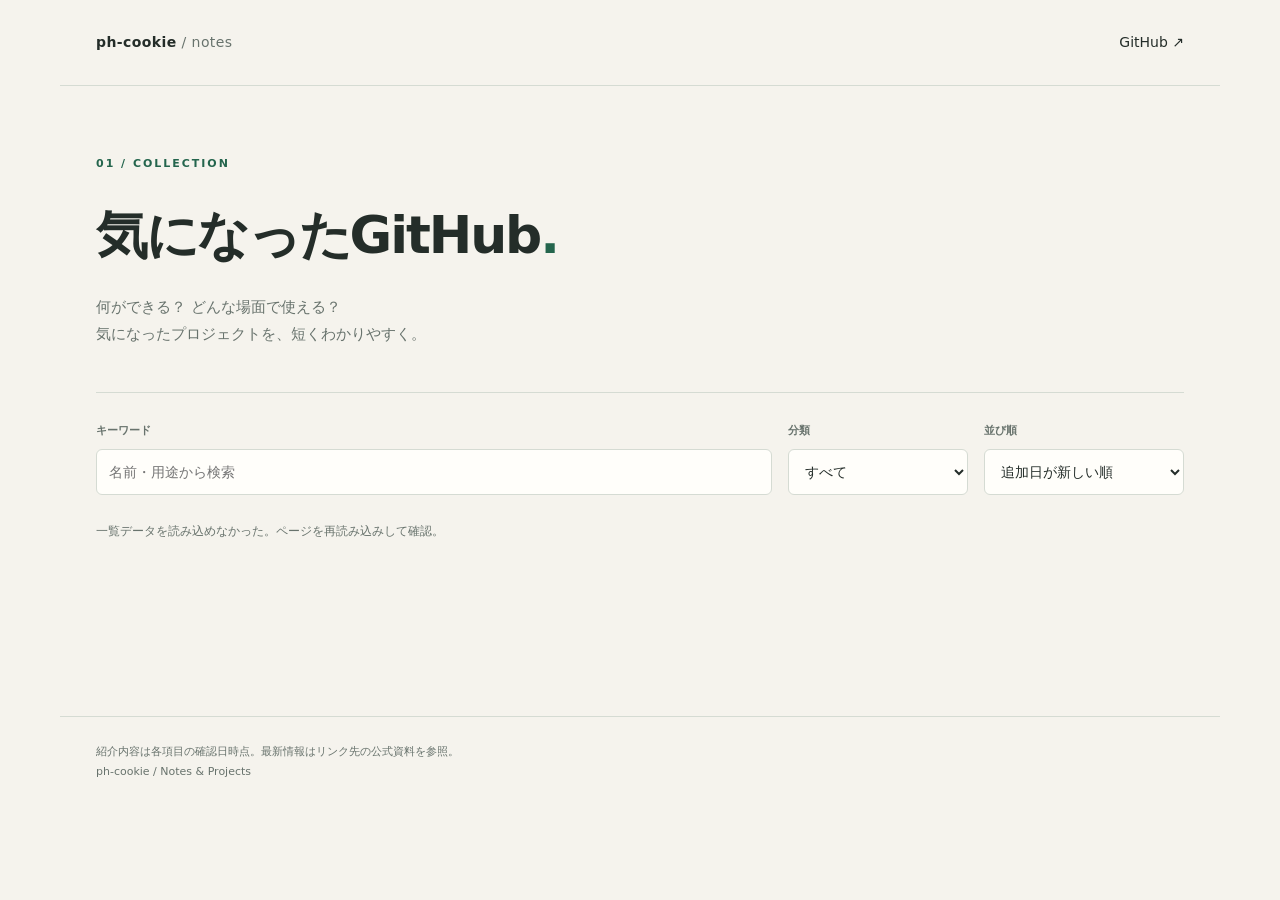
==== projects/index.html @ 4d22a92a "Publish site assets only" ====
<!doctype html>
<html lang="ja"><head><meta charset="utf-8"><meta name="viewport" content="width=device-width,initial-scale=1"><meta name="description" content="気になったGitHubプロジェクトのURLと、用途がわかる短い日本語の紹介。"><title>気になったGitHub — ph-cookie</title><link rel="stylesheet" href="../assets/style.css"><script defer src="data.js"></script><script defer src="../assets/projects.js"></script></head>
<body><header class="header"><a class="brand" href="../">ph-cookie<span> / notes</span></a><a href="https://github.com/ph-cookie" target="_blank" rel="noopener noreferrer">GitHub ↗</a></header><main><p class="eyebrow">01 / COLLECTION</p><h1>気になったGitHub<span class="accent">.</span></h1><p class="lead">何ができる？ どんな場面で使える？<br>気になったプロジェクトを、短くわかりやすく。</p><div class="toolbar"><div><label for="search">キーワード</label><input id="search" type="search" placeholder="名前・用途から検索" autocomplete="off"></div><div><label for="category">分類</label><select id="category"><option value="">すべて</option></select></div><div><label for="sort">並び順</label><select id="sort"><option value="new">追加日が新しい順</option><option value="name">名前順</option></select></div></div><p id="count" class="count" role="status" aria-live="polite"></p><div id="cards" class="grid"></div><section id="empty" class="empty" hidden><span class="empty-icon" aria-hidden="true">＋</span><h2 id="empty-title">コレクションは、ここから。</h2><p id="empty-text">気になったプロジェクトを、少しずつ追加していく。</p></section><noscript><p>検索と一覧表示にはJavaScriptが必要。静的な紹介一覧は<a href="catalog.html">こちら</a>。</p></noscript></main><footer>紹介内容は各項目の確認日時点。最新情報はリンク先の公式資料を参照。<br>ph-cookie / Notes & Projects</footer></body></html>
---- assets/style.css ----
:root{--paper:#f5f3ed;--ink:#242d29;--muted:#68736d;--line:#d5dbd3;--green:#24654d}*{box-sizing:border-box}body{margin:0;background:var(--paper);color:var(--ink);font-family:system-ui,-apple-system,"Hiragino Kaku Gothic ProN","Noto Sans JP",sans-serif;line-height:1.8}a{color:inherit;text-decoration:none}a:focus-visible,input:focus-visible,select:focus-visible,summary:focus-visible{outline:3px solid var(--green);outline-offset:5px}.header{max-width:1160px;margin:auto;padding:30px 36px;display:flex;justify-content:space-between;align-items:center;border-bottom:1px solid var(--line);font-size:14px}.brand{font-weight:750;letter-spacing:.03em}.brand span{font-weight:400;color:var(--muted)}main{max-width:1160px;margin:auto;padding:68px 36px 100px;min-height:70vh}.eyebrow{font-size:11px;letter-spacing:.18em;color:var(--green);font-weight:700;margin:0 0 22px}h1{font-size:clamp(28px,5vw,52px);letter-spacing:-.04em;line-height:1.5;margin:0 0 20px}.accent{color:var(--green)}.lead{font-size:15px;color:var(--muted);margin:0 0 44px}.toolbar{display:grid;grid-template-columns:1fr 180px 200px;gap:16px;border-top:1px solid var(--line);padding-top:28px}.toolbar label{display:block;font-size:11px;font-weight:600;color:var(--muted);margin-bottom:8px}input,select{width:100%;height:46px;font:inherit;font-size:14px;border:1px solid var(--line);border-radius:6px;padding:0 12px;color:var(--ink);background:#fffefa}.count{font-size:12px;color:var(--muted);margin:26px 0 20px}.grid{display:grid;grid-template-columns:repeat(2,minmax(0,1fr));gap:22px}.card{border:1px solid var(--line);border-radius:10px;padding:28px;background:#fffefa;display:flex;flex-direction:column}.card .category{color:var(--green);font-size:11px;font-weight:700;letter-spacing:.05em}.card h2{font-size:23px;line-height:1.5;margin:14px 0 3px;overflow-wrap:anywhere}.repo{font-size:11px;color:var(--muted);overflow-wrap:anywhere}.summary{font-weight:650;font-size:15px;margin:22px 0 10px}.description{font-size:14px;color:var(--muted);white-space:pre-line;margin:0 0 24px}.card-bottom{margin-top:auto;border-top:1px solid var(--line);padding-top:16px;display:flex;gap:14px;align-items:center;justify-content:space-between}.external{font-size:12px;font-weight:650;color:var(--green)}.date{font-size:10px;color:var(--muted)}details{margin-top:18px;font-size:12px;color:var(--muted)}summary{cursor:pointer}details a{text-decoration:underline;overflow-wrap:anywhere}.empty{text-align:center;padding:64px 22px;border:1px dashed var(--line);border-radius:10px}.empty[hidden]{display:none}.empty-icon{display:block;font-size:36px;font-weight:300;color:var(--green)}.empty h2{font-size:20px}.empty p{color:var(--muted);font-size:14px}footer{max-width:1160px;margin:auto;border-top:1px solid var(--line);padding:25px 36px 40px;font-size:11px;color:var(--muted)}.home h1{font-size:clamp(36px,6vw,64px)}.collection{display:block;max-width:640px;border-top:2px solid var(--green);background:#fffefa;padding:30px 32px;margin-top:60px;transition:background .15s}.collection:hover{background:#eaf0e8}.collection h2{font-size:27px;margin:14px 0}.collection p{font-size:14px;color:var(--muted)}.go{display:flex;justify-content:space-between;align-items:center;font-size:13px;font-weight:650;margin-top:32px;color:var(--green)}.go b{font-size:24px}@media(max-width:700px){.header{padding:22px 20px}main{padding:44px 20px 70px}.toolbar{grid-template-columns:1fr 1fr;gap:14px}.toolbar>div:first-child{grid-column:1/-1}.grid{grid-template-columns:1fr}.card{padding:23px}footer{padding:24px 20px}.collection{padding:25px 22px;margin-top:40px}.card-bottom{flex-wrap:wrap}}
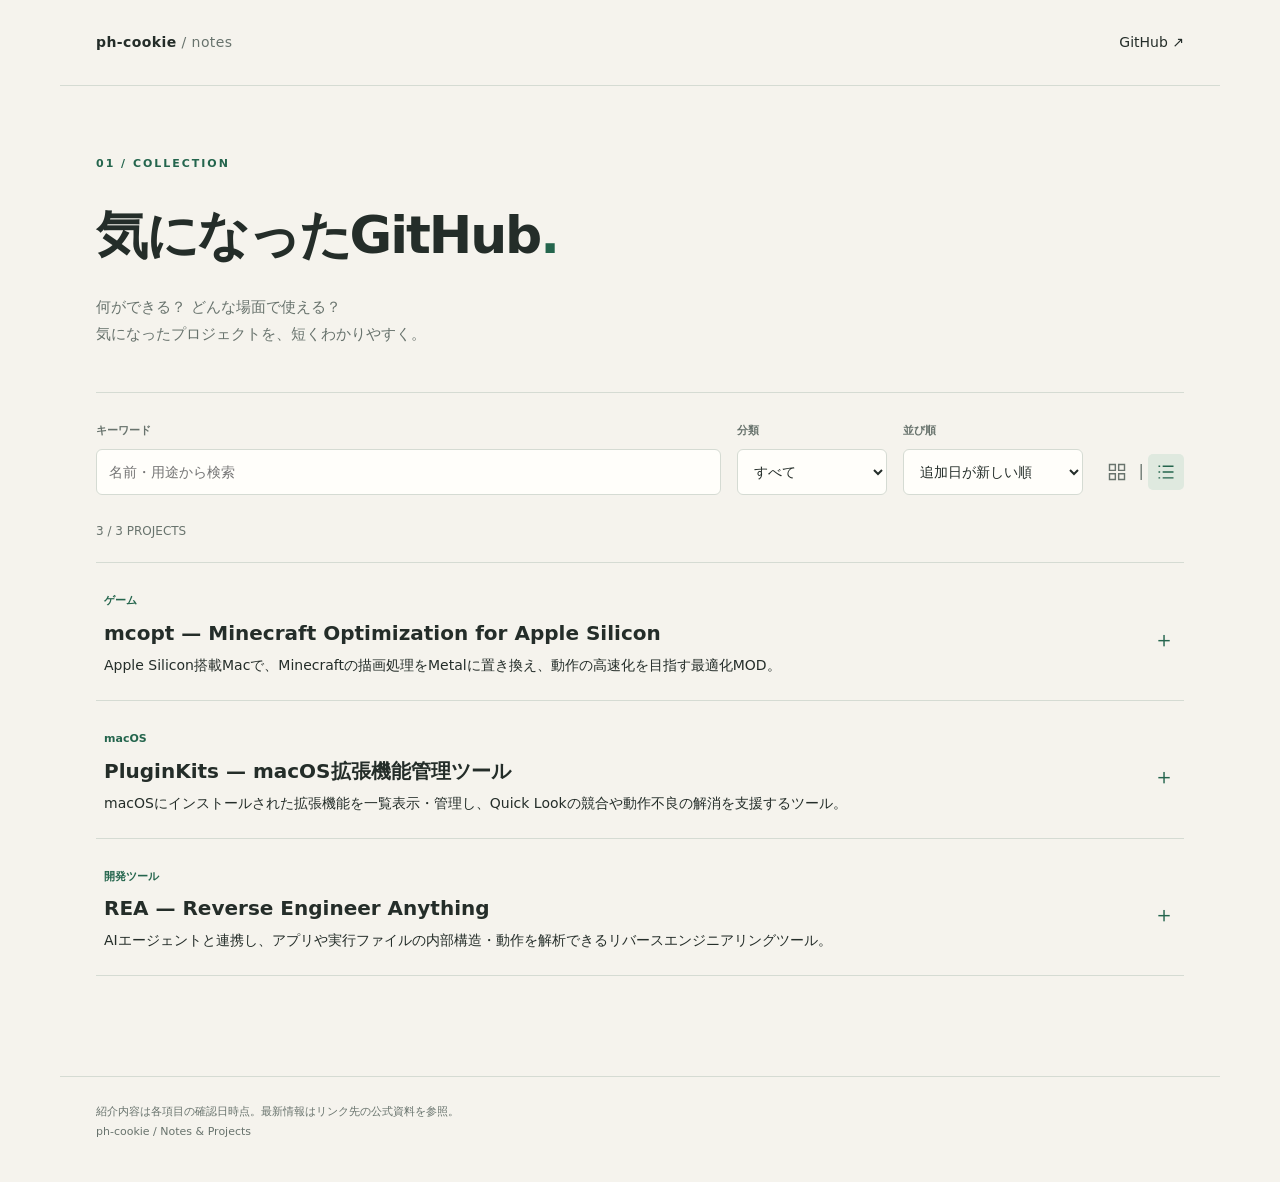
==== commit fa34629a: "Publish tile/list views and readable project details" ====
--- a/projects/index.html
+++ b/projects/index.html
@@ -1,3 +1,3 @@
 <!doctype html>
 <html lang="ja"><head><meta charset="utf-8"><meta name="viewport" content="width=device-width,initial-scale=1"><meta name="description" content="気になったGitHubプロジェクトのURLと、用途がわかる短い日本語の紹介。"><title>気になったGitHub — ph-cookie</title><link rel="stylesheet" href="../assets/style.css"><script defer src="data.js"></script><script defer src="../assets/projects.js"></script></head>
-<body><header class="header"><a class="brand" href="../">ph-cookie<span> / notes</span></a><a href="https://github.com/ph-cookie" target="_blank" rel="noopener noreferrer">GitHub ↗</a></header><main><p class="eyebrow">01 / COLLECTION</p><h1>気になったGitHub<span class="accent">.</span></h1><p class="lead">何ができる？ どんな場面で使える？<br>気になったプロジェクトを、短くわかりやすく。</p><div class="toolbar"><div><label for="search">キーワード</label><input id="search" type="search" placeholder="名前・用途から検索" autocomplete="off"></div><div><label for="category">分類</label><select id="category"><option value="">すべて</option></select></div><div><label for="sort">並び順</label><select id="sort"><option value="new">追加日が新しい順</option><option value="name">名前順</option></select></div></div><p id="count" class="count" role="status" aria-live="polite"></p><div id="cards" class="grid"></div><section id="empty" class="empty" hidden><span class="empty-icon" aria-hidden="true">＋</span><h2 id="empty-title">コレクションは、ここから。</h2><p id="empty-text">気になったプロジェクトを、少しずつ追加していく。</p></section><noscript><p>検索と一覧表示にはJavaScriptが必要。静的な紹介一覧は<a href="catalog.html">こちら</a>。</p></noscript></main><footer>紹介内容は各項目の確認日時点。最新情報はリンク先の公式資料を参照。<br>ph-cookie / Notes & Projects</footer></body></html>
+<body><header class="header"><a class="brand" href="../">ph-cookie<span> / notes</span></a><a href="https://github.com/ph-cookie" target="_blank" rel="noopener noreferrer">GitHub ↗</a></header><main><p class="eyebrow">01 / COLLECTION</p><h1>気になったGitHub<span class="accent">.</span></h1><p class="lead">何ができる？ どんな場面で使える？<br>気になったプロジェクトを、短くわかりやすく。</p><div class="toolbar"><div><label for="search">キーワード</label><input id="search" type="search" placeholder="名前・用途から検索" autocomplete="off"></div><div><label for="category">分類</label><select id="category"><option value="">すべて</option></select></div><div><label for="sort">並び順</label><select id="sort"><option value="new">追加日が新しい順</option><option value="name">名前順</option></select></div><div class="view-switch" role="group" aria-label="表示形式"><button type="button" data-view="tile" aria-label="タイル表示" title="タイル表示" aria-pressed="false"><svg viewBox="0 0 24 24" width="20" height="20" aria-hidden="true"><path d="M3 3h7v7H3zM14 3h7v7h-7zM3 14h7v7H3zM14 14h7v7h-7z" fill="none" stroke="currentColor" stroke-width="1.7"/></svg></button><span aria-hidden="true">|</span><button type="button" data-view="list" aria-label="リスト表示" title="リスト表示" aria-pressed="true"><svg viewBox="0 0 24 24" width="20" height="20" aria-hidden="true"><path d="M3 5h2m3 0h13M3 12h2m3 0h13M3 19h2m3 0h13" fill="none" stroke="currentColor" stroke-width="1.7"/></svg></button></div></div><p id="count" class="count" role="status" aria-live="polite"></p><div id="cards" class="project-list"></div><section id="empty" class="empty" hidden><span class="empty-icon" aria-hidden="true">＋</span><h2 id="empty-title">コレクションは、ここから。</h2><p id="empty-text">気になったプロジェクトを、少しずつ追加していく。</p></section><noscript><p>検索と一覧表示にはJavaScriptが必要。静的な紹介一覧は<a href="catalog.html">こちら</a>。</p></noscript></main><footer>紹介内容は各項目の確認日時点。最新情報はリンク先の公式資料を参照。<br>ph-cookie / Notes & Projects</footer></body></html>
--- a/assets/style.css
+++ b/assets/style.css
@@ -1 +1,40 @@
 :root{--paper:#f5f3ed;--ink:#242d29;--muted:#68736d;--line:#d5dbd3;--green:#24654d}*{box-sizing:border-box}body{margin:0;background:var(--paper);color:var(--ink);font-family:system-ui,-apple-system,"Hiragino Kaku Gothic ProN","Noto Sans JP",sans-serif;line-height:1.8}a{color:inherit;text-decoration:none}a:focus-visible,input:focus-visible,select:focus-visible,summary:focus-visible{outline:3px solid var(--green);outline-offset:5px}.header{max-width:1160px;margin:auto;padding:30px 36px;display:flex;justify-content:space-between;align-items:center;border-bottom:1px solid var(--line);font-size:14px}.brand{font-weight:750;letter-spacing:.03em}.brand span{font-weight:400;color:var(--muted)}main{max-width:1160px;margin:auto;padding:68px 36px 100px;min-height:70vh}.eyebrow{font-size:11px;letter-spacing:.18em;color:var(--green);font-weight:700;margin:0 0 22px}h1{font-size:clamp(28px,5vw,52px);letter-spacing:-.04em;line-height:1.5;margin:0 0 20px}.accent{color:var(--green)}.lead{font-size:15px;color:var(--muted);margin:0 0 44px}.toolbar{display:grid;grid-template-columns:1fr 180px 200px;gap:16px;border-top:1px solid var(--line);padding-top:28px}.toolbar label{display:block;font-size:11px;font-weight:600;color:var(--muted);margin-bottom:8px}input,select{width:100%;height:46px;font:inherit;font-size:14px;border:1px solid var(--line);border-radius:6px;padding:0 12px;color:var(--ink);background:#fffefa}.count{font-size:12px;color:var(--muted);margin:26px 0 20px}.grid{display:grid;grid-template-columns:repeat(2,minmax(0,1fr));gap:22px}.card{border:1px solid var(--line);border-radius:10px;padding:28px;background:#fffefa;display:flex;flex-direction:column}.card .category{color:var(--green);font-size:11px;font-weight:700;letter-spacing:.05em}.card h2{font-size:23px;line-height:1.5;margin:14px 0 3px;overflow-wrap:anywhere}.repo{font-size:11px;color:var(--muted);overflow-wrap:anywhere}.summary{font-weight:650;font-size:15px;margin:22px 0 10px}.description{font-size:14px;color:var(--muted);white-space:pre-line;margin:0 0 24px}.card-bottom{margin-top:auto;border-top:1px solid var(--line);padding-top:16px;display:flex;gap:14px;align-items:center;justify-content:space-between}.external{font-size:12px;font-weight:650;color:var(--green)}.date{font-size:10px;color:var(--muted)}details{margin-top:18px;font-size:12px;color:var(--muted)}summary{cursor:pointer}details a{text-decoration:underline;overflow-wrap:anywhere}.empty{text-align:center;padding:64px 22px;border:1px dashed var(--line);border-radius:10px}.empty[hidden]{display:none}.empty-icon{display:block;font-size:36px;font-weight:300;color:var(--green)}.empty h2{font-size:20px}.empty p{color:var(--muted);font-size:14px}footer{max-width:1160px;margin:auto;border-top:1px solid var(--line);padding:25px 36px 40px;font-size:11px;color:var(--muted)}.home h1{font-size:clamp(36px,6vw,64px)}.collection{display:block;max-width:640px;border-top:2px solid var(--green);background:#fffefa;padding:30px 32px;margin-top:60px;transition:background .15s}.collection:hover{background:#eaf0e8}.collection h2{font-size:27px;margin:14px 0}.collection p{font-size:14px;color:var(--muted)}.go{display:flex;justify-content:space-between;align-items:center;font-size:13px;font-weight:650;margin-top:32px;color:var(--green)}.go b{font-size:24px}@media(max-width:700px){.header{padding:22px 20px}main{padding:44px 20px 70px}.toolbar{grid-template-columns:1fr 1fr;gap:14px}.toolbar>div:first-child{grid-column:1/-1}.grid{grid-template-columns:1fr}.card{padding:23px}footer{padding:24px 20px}.collection{padding:25px 22px;margin-top:40px}.card-bottom{flex-wrap:wrap}}
+
+/* Compact project list with native, keyboard-accessible disclosure. */
+.project-list{border-top:1px solid var(--line)}
+.project-item{margin:0;border-bottom:1px solid var(--line);color:var(--ink);font-size:inherit}
+.project-heading{display:flex;align-items:center;gap:24px;padding:22px 8px;list-style:none;text-decoration:none;transition:background .15s}
+.project-heading::-webkit-details-marker{display:none}
+.project-heading:hover{background:#eaf0e8}
+.project-overview{flex:1;min-width:0}
+.project-overview .category{color:var(--green);font-size:11px;font-weight:700}
+.project-overview h2{font-size:20px;line-height:1.5;margin:4px 0;overflow-wrap:anywhere}
+.project-overview .summary{font-size:14px;font-weight:500;color:var(--ink);margin:6px 0 0;line-height:1.7}
+.project-toggle{flex:none;width:24px;height:24px;display:grid;place-items:center;color:var(--green);font-size:22px}
+.project-toggle::before{content:"＋"}
+.project-item[open]>.project-heading .project-toggle::before{content:"−"}
+.project-item[open]>.project-heading{background:#eaf0e8}
+.project-body{padding:20px 24px 26px;background:#fffefa;border-top:1px solid var(--line)}
+.project-body .description{margin:8px 0 22px;line-height:1.9}
+.project-body .card-bottom{margin-top:0}
+@media(max-width:700px){.project-heading{padding:18px 0;gap:12px}.project-overview h2{font-size:18px}.project-body{padding:18px 16px 22px}.project-body .card-bottom{flex-wrap:wrap}}
+
+.toolbar{grid-template-columns:minmax(0,1fr) 150px 180px auto;align-items:end}
+.view-switch{display:flex;align-items:center;gap:4px;height:46px;color:var(--muted)}
+.view-switch button{display:grid;place-items:center;width:36px;height:36px;padding:0;border:0;border-radius:5px;background:transparent;color:var(--muted);cursor:pointer}
+.view-switch button:hover{background:#eaf0e8;color:var(--ink)}
+.view-switch button[aria-pressed="true"]{background:#dfe9df;color:var(--green)}
+.view-switch button:focus-visible{outline:3px solid var(--green);outline-offset:3px}
+.project-body .description{max-width:42em;color:var(--ink);white-space:normal;overflow-wrap:anywhere;font-size:15px;line-height:1.95}
+.description p{margin:0 0 1.1em}
+.description p:last-child{margin-bottom:0}
+.project-list.tile-view{display:grid;grid-template-columns:repeat(3,minmax(0,1fr));gap:18px;border-top:0;align-items:start}
+.tile-view .project-item{border:1px solid var(--line);border-radius:8px;background:#fffefa;overflow:hidden}
+.tile-view .project-heading{padding:20px 18px;gap:8px;align-items:start}
+.tile-view .project-overview h2{font-size:18px}
+.tile-view .project-overview .summary{font-size:13px}
+.tile-view .project-toggle{margin-top:22px}
+.tile-view .project-body{padding:18px}
+.tile-view .card-bottom{flex-wrap:wrap}
+@media(max-width:900px){.toolbar{grid-template-columns:minmax(0,1fr) 130px 160px auto}.project-list.tile-view{grid-template-columns:repeat(2,minmax(0,1fr))}}
+@media(max-width:700px){.toolbar{grid-template-columns:minmax(0,1fr) minmax(0,1fr);gap:12px}.toolbar>div:first-child{grid-column:1/-1}.view-switch{grid-column:1/-1;justify-self:end;height:36px}.project-list.tile-view{grid-template-columns:1fr}.project-body .description{font-size:14px}}
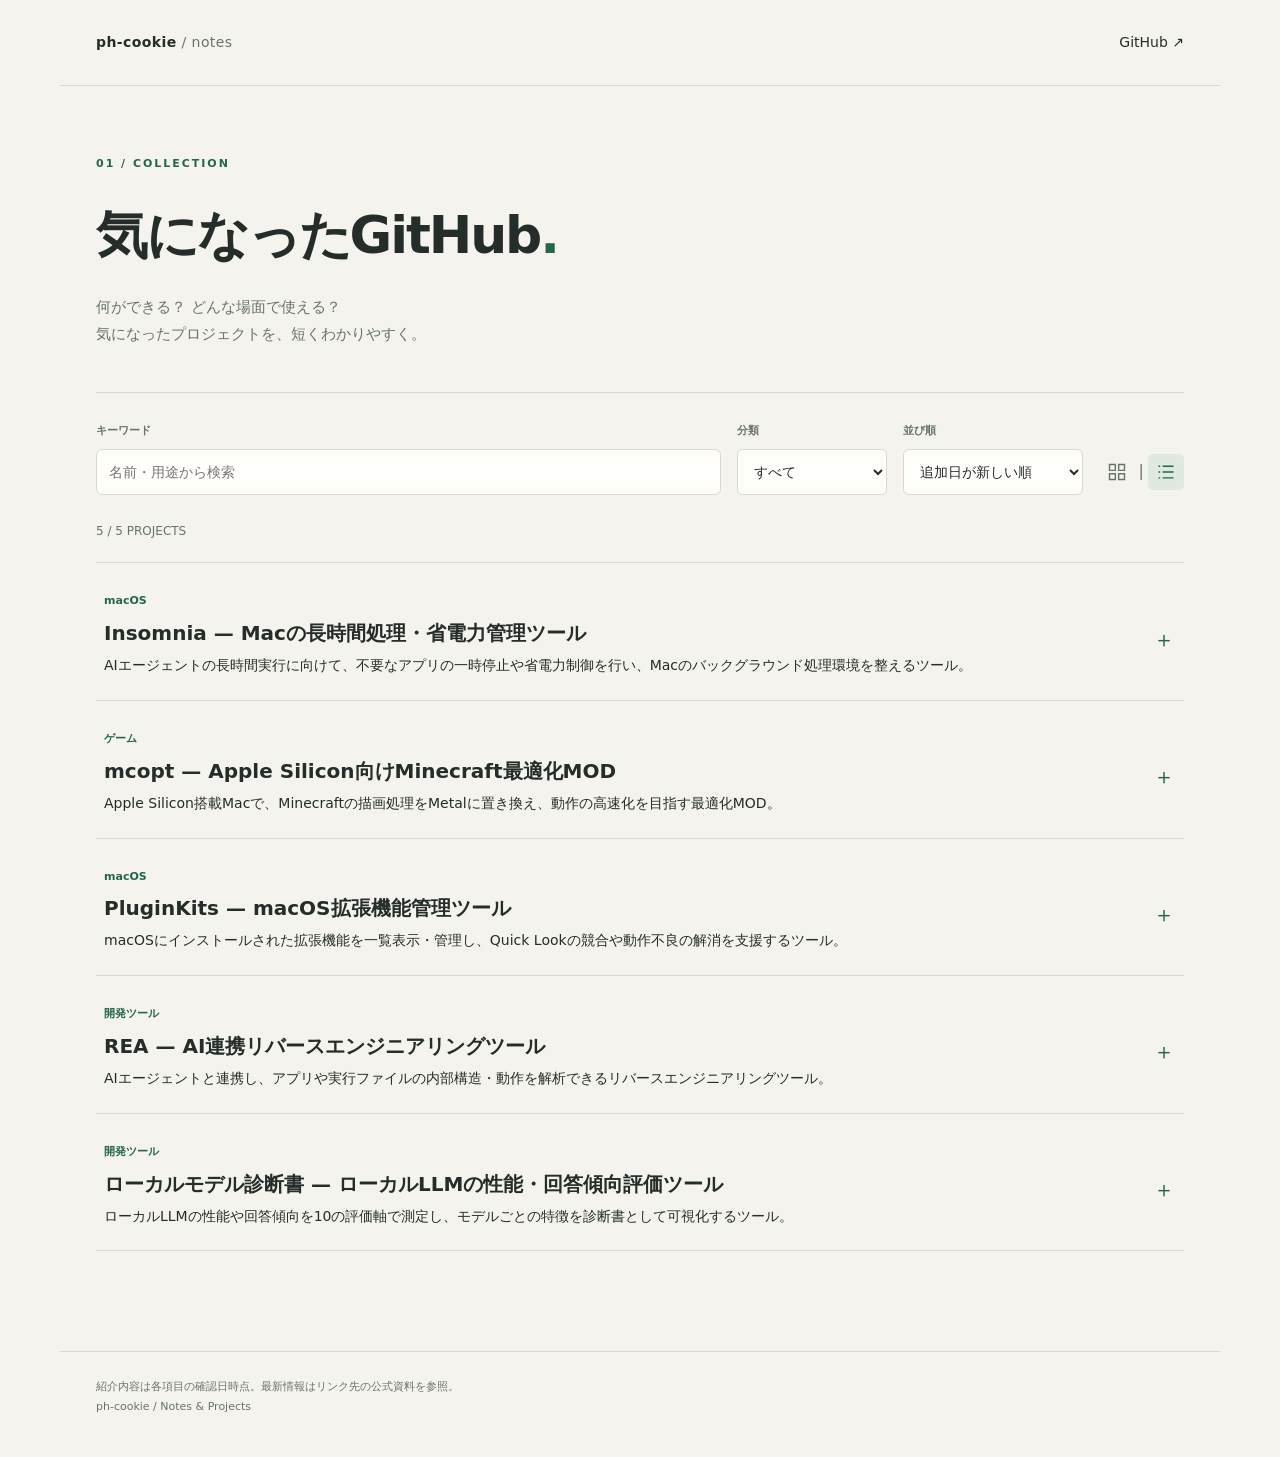
==== commit 1918559b: "Refresh project data cache on content updates" ====
--- a/projects/index.html
+++ b/projects/index.html
@@ -1,3 +1,3 @@
 <!doctype html>
-<html lang="ja"><head><meta charset="utf-8"><meta name="viewport" content="width=device-width,initial-scale=1"><meta name="description" content="気になったGitHubプロジェクトのURLと、用途がわかる短い日本語の紹介。"><title>気になったGitHub — ph-cookie</title><link rel="stylesheet" href="../assets/style.css"><script defer src="data.js"></script><script defer src="../assets/projects.js"></script></head>
+<html lang="ja"><head><meta charset="utf-8"><meta name="viewport" content="width=device-width,initial-scale=1"><meta name="description" content="気になったGitHubプロジェクトのURLと、用途がわかる短い日本語の紹介。"><title>気になったGitHub — ph-cookie</title><link rel="stylesheet" href="../assets/style.css"><script defer src="data.js?v=9934e94bf588"></script><script defer src="../assets/projects.js"></script></head>
 <body><header class="header"><a class="brand" href="../">ph-cookie<span> / notes</span></a><a href="https://github.com/ph-cookie" target="_blank" rel="noopener noreferrer">GitHub ↗</a></header><main><p class="eyebrow">01 / COLLECTION</p><h1>気になったGitHub<span class="accent">.</span></h1><p class="lead">何ができる？ どんな場面で使える？<br>気になったプロジェクトを、短くわかりやすく。</p><div class="toolbar"><div><label for="search">キーワード</label><input id="search" type="search" placeholder="名前・用途から検索" autocomplete="off"></div><div><label for="category">分類</label><select id="category"><option value="">すべて</option></select></div><div><label for="sort">並び順</label><select id="sort"><option value="new">追加日が新しい順</option><option value="name">名前順</option></select></div><div class="view-switch" role="group" aria-label="表示形式"><button type="button" data-view="tile" aria-label="タイル表示" title="タイル表示" aria-pressed="false"><svg viewBox="0 0 24 24" width="20" height="20" aria-hidden="true"><path d="M3 3h7v7H3zM14 3h7v7h-7zM3 14h7v7H3zM14 14h7v7h-7z" fill="none" stroke="currentColor" stroke-width="1.7"/></svg></button><span aria-hidden="true">|</span><button type="button" data-view="list" aria-label="リスト表示" title="リスト表示" aria-pressed="true"><svg viewBox="0 0 24 24" width="20" height="20" aria-hidden="true"><path d="M3 5h2m3 0h13M3 12h2m3 0h13M3 19h2m3 0h13" fill="none" stroke="currentColor" stroke-width="1.7"/></svg></button></div></div><p id="count" class="count" role="status" aria-live="polite"></p><div id="cards" class="project-list"></div><section id="empty" class="empty" hidden><span class="empty-icon" aria-hidden="true">＋</span><h2 id="empty-title">コレクションは、ここから。</h2><p id="empty-text">気になったプロジェクトを、少しずつ追加していく。</p></section><noscript><p>検索と一覧表示にはJavaScriptが必要。静的な紹介一覧は<a href="catalog.html">こちら</a>。</p></noscript></main><footer>紹介内容は各項目の確認日時点。最新情報はリンク先の公式資料を参照。<br>ph-cookie / Notes & Projects</footer></body></html>
--- a/assets/style.css
+++ b/assets/style.css
@@ -38,3 +38,28 @@
 .tile-view .card-bottom{flex-wrap:wrap}
 @media(max-width:900px){.toolbar{grid-template-columns:minmax(0,1fr) 130px 160px auto}.project-list.tile-view{grid-template-columns:repeat(2,minmax(0,1fr))}}
 @media(max-width:700px){.toolbar{grid-template-columns:minmax(0,1fr) minmax(0,1fr);gap:12px}.toolbar>div:first-child{grid-column:1/-1}.view-switch{grid-column:1/-1;justify-self:end;height:36px}.project-list.tile-view{grid-template-columns:1fr}.project-body .description{font-size:14px}}
+
+/* Tile details appear in a centered modal; the list keeps inline disclosure. */
+.tile-view .project-toggle{display:none}
+.tile-view .project-item>.project-body{display:none}
+body.dialog-open{overflow:hidden}
+.project-dialog{width:min(720px,calc(100vw - 40px));max-height:min(780px,calc(100dvh - 48px));margin:auto;padding:0;border:1px solid var(--line);border-radius:12px;background:#fffefa;color:var(--ink);box-shadow:0 24px 80px #10241d33;overflow:hidden}
+.project-dialog[open]{display:flex;flex-direction:column}
+.project-dialog::backdrop{background:rgb(28 42 35 / 32%)}
+.dialog-header{display:flex;align-items:start;justify-content:space-between;gap:20px;padding:24px 28px 20px;border-bottom:1px solid var(--line);flex:none}
+.dialog-header h2{font-size:23px;line-height:1.5;margin:0;overflow-wrap:anywhere}
+.dialog-close{flex:none;width:32px;height:32px;border:0;background:transparent;color:var(--ink);font:inherit;font-size:28px;line-height:1;cursor:pointer}
+.dialog-close:hover{background:#eaf0e8}
+.dialog-close:focus-visible{outline:3px solid var(--green);outline-offset:2px}
+.dialog-content{overflow:auto;scrollbar-gutter:stable;padding:24px 28px;min-height:0;overscroll-behavior:contain}
+.dialog-content>.category{color:var(--green);font-size:11px;font-weight:700}
+.dialog-intro{font-size:14px;font-weight:600;margin:8px 0 22px}
+.dialog-content .project-body{border:0;padding:0}
+@media(max-width:700px){.project-dialog{width:calc(100vw - 28px);max-height:calc(100dvh - 28px)}.dialog-header{padding:18px;gap:12px}.dialog-header h2{font-size:18px}.dialog-content{padding:18px}}
+.environment-table{width:100%;margin:0 0 1.1em;border-collapse:collapse;background:#f7f7f5;font-size:13px;line-height:1.5}
+.environment-table th,.environment-table td{padding:5px 12px;border:1px solid #e7e9e4;text-align:left;vertical-align:top;overflow-wrap:anywhere}
+.environment-table th{width:28%;background:#f0f2ed;font-weight:600}
+@media(max-width:700px){.environment-table th,.environment-table td{padding:5px 9px}.environment-table th{width:30%}}
+.environment-block{margin-top:20px}
+.description .environment-label{margin:0 0 3px;font-size:12px;font-weight:600;line-height:1.4}
+.environment-block .environment-table{margin-bottom:0}
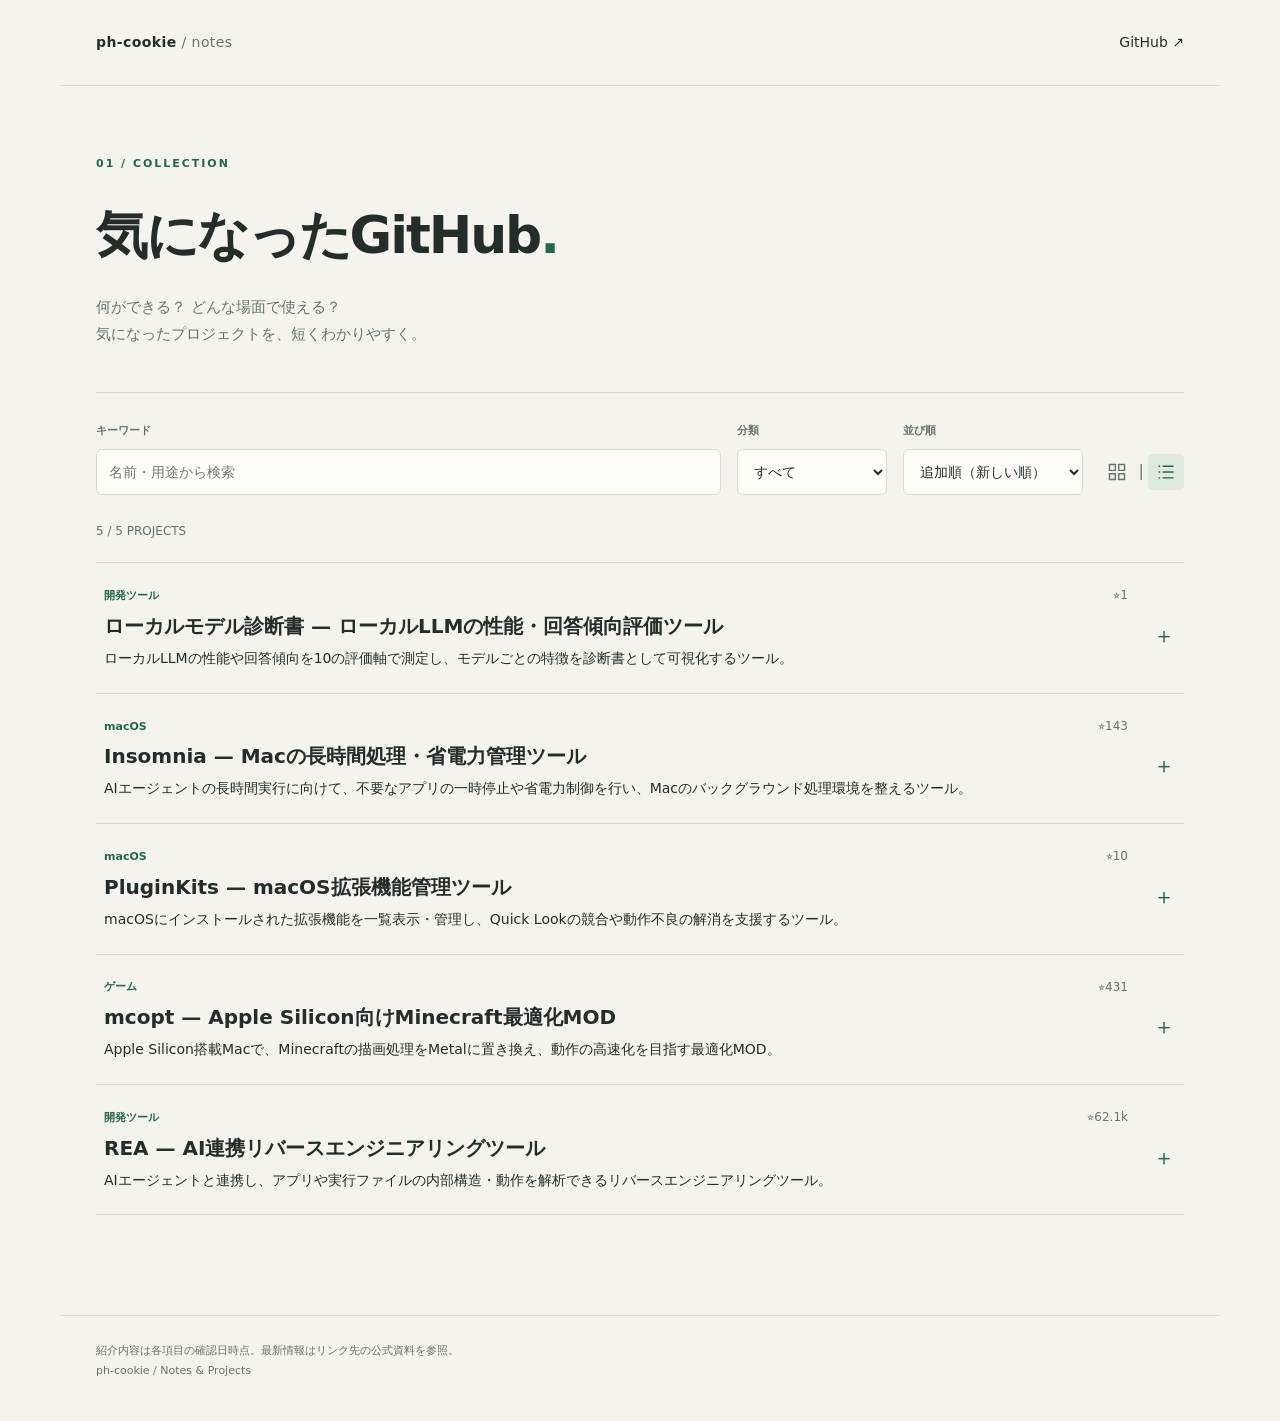
==== commit 8e36a86f: "Publish stars with three-day cache and descending star sort" ====
--- a/projects/index.html
+++ b/projects/index.html
@@ -1,3 +1,3 @@
 <!doctype html>
-<html lang="ja"><head><meta charset="utf-8"><meta name="viewport" content="width=device-width,initial-scale=1"><meta name="description" content="気になったGitHubプロジェクトのURLと、用途がわかる短い日本語の紹介。"><title>気になったGitHub — ph-cookie</title><link rel="stylesheet" href="../assets/style.css"><script defer src="data.js?v=9934e94bf588"></script><script defer src="../assets/projects.js"></script></head>
-<body><header class="header"><a class="brand" href="../">ph-cookie<span> / notes</span></a><a href="https://github.com/ph-cookie" target="_blank" rel="noopener noreferrer">GitHub ↗</a></header><main><p class="eyebrow">01 / COLLECTION</p><h1>気になったGitHub<span class="accent">.</span></h1><p class="lead">何ができる？ どんな場面で使える？<br>気になったプロジェクトを、短くわかりやすく。</p><div class="toolbar"><div><label for="search">キーワード</label><input id="search" type="search" placeholder="名前・用途から検索" autocomplete="off"></div><div><label for="category">分類</label><select id="category"><option value="">すべて</option></select></div><div><label for="sort">並び順</label><select id="sort"><option value="new">追加日が新しい順</option><option value="name">名前順</option></select></div><div class="view-switch" role="group" aria-label="表示形式"><button type="button" data-view="tile" aria-label="タイル表示" title="タイル表示" aria-pressed="false"><svg viewBox="0 0 24 24" width="20" height="20" aria-hidden="true"><path d="M3 3h7v7H3zM14 3h7v7h-7zM3 14h7v7H3zM14 14h7v7h-7z" fill="none" stroke="currentColor" stroke-width="1.7"/></svg></button><span aria-hidden="true">|</span><button type="button" data-view="list" aria-label="リスト表示" title="リスト表示" aria-pressed="true"><svg viewBox="0 0 24 24" width="20" height="20" aria-hidden="true"><path d="M3 5h2m3 0h13M3 12h2m3 0h13M3 19h2m3 0h13" fill="none" stroke="currentColor" stroke-width="1.7"/></svg></button></div></div><p id="count" class="count" role="status" aria-live="polite"></p><div id="cards" class="project-list"></div><section id="empty" class="empty" hidden><span class="empty-icon" aria-hidden="true">＋</span><h2 id="empty-title">コレクションは、ここから。</h2><p id="empty-text">気になったプロジェクトを、少しずつ追加していく。</p></section><noscript><p>検索と一覧表示にはJavaScriptが必要。静的な紹介一覧は<a href="catalog.html">こちら</a>。</p></noscript></main><footer>紹介内容は各項目の確認日時点。最新情報はリンク先の公式資料を参照。<br>ph-cookie / Notes & Projects</footer></body></html>
+<html lang="ja"><head><meta charset="utf-8"><meta name="viewport" content="width=device-width,initial-scale=1"><meta name="description" content="気になったGitHubプロジェクトのURLと、用途がわかる短い日本語の紹介。"><title>気になったGitHub — ph-cookie</title><link rel="stylesheet" href="../assets/style.css?v=85eaf1ce8b4b"><script defer src="data.js?v=699ceaa58ed7"></script><script defer src="../assets/projects.js?v=c516656e75c2"></script></head>
+<body><header class="header"><a class="brand" href="../">ph-cookie<span> / notes</span></a><a href="https://github.com/ph-cookie" target="_blank" rel="noopener noreferrer">GitHub ↗</a></header><main><p class="eyebrow">01 / COLLECTION</p><h1>気になったGitHub<span class="accent">.</span></h1><p class="lead">何ができる？ どんな場面で使える？<br>気になったプロジェクトを、短くわかりやすく。</p><div class="toolbar"><div><label for="search">キーワード</label><input id="search" type="search" placeholder="名前・用途から検索" autocomplete="off"></div><div><label for="category">分類</label><select id="category"><option value="">すべて</option></select></div><div><label for="sort">並び順</label><select id="sort"><option value="new">追加順（新しい順）</option><option value="name">名前順</option><option value="stars">スターが多い順</option></select></div><div class="view-switch" role="group" aria-label="表示形式"><button type="button" data-view="tile" aria-label="タイル表示" title="タイル表示" aria-pressed="false"><svg viewBox="0 0 24 24" width="20" height="20" aria-hidden="true"><path d="M3 3h7v7H3zM14 3h7v7h-7zM3 14h7v7H3zM14 14h7v7h-7z" fill="none" stroke="currentColor" stroke-width="1.7"/></svg></button><span aria-hidden="true">|</span><button type="button" data-view="list" aria-label="リスト表示" title="リスト表示" aria-pressed="true"><svg viewBox="0 0 24 24" width="20" height="20" aria-hidden="true"><path d="M3 5h2m3 0h13M3 12h2m3 0h13M3 19h2m3 0h13" fill="none" stroke="currentColor" stroke-width="1.7"/></svg></button></div></div><p id="count" class="count" role="status" aria-live="polite"></p><div id="cards" class="project-list"></div><section id="empty" class="empty" hidden><span class="empty-icon" aria-hidden="true">＋</span><h2 id="empty-title">コレクションは、ここから。</h2><p id="empty-text">気になったプロジェクトを、少しずつ追加していく。</p></section><noscript><p>検索と一覧表示にはJavaScriptが必要。静的な紹介一覧は<a href="catalog.html">こちら</a>。</p></noscript></main><footer>紹介内容は各項目の確認日時点。最新情報はリンク先の公式資料を参照。<br>ph-cookie / Notes & Projects</footer></body></html>
--- a/assets/style.css
+++ b/assets/style.css
@@ -63,3 +63,5 @@
 .environment-block{margin-top:20px}
 .description .environment-label{margin:0 0 3px;font-size:12px;font-weight:600;line-height:1.4}
 .environment-block .environment-table{margin-bottom:0}
+.project-meta{display:flex;align-items:center;justify-content:space-between;gap:8px}
+.project-stars{flex:none;white-space:nowrap;font-size:12px;line-height:1.8;font-weight:500;color:var(--muted);font-variant-numeric:tabular-nums}
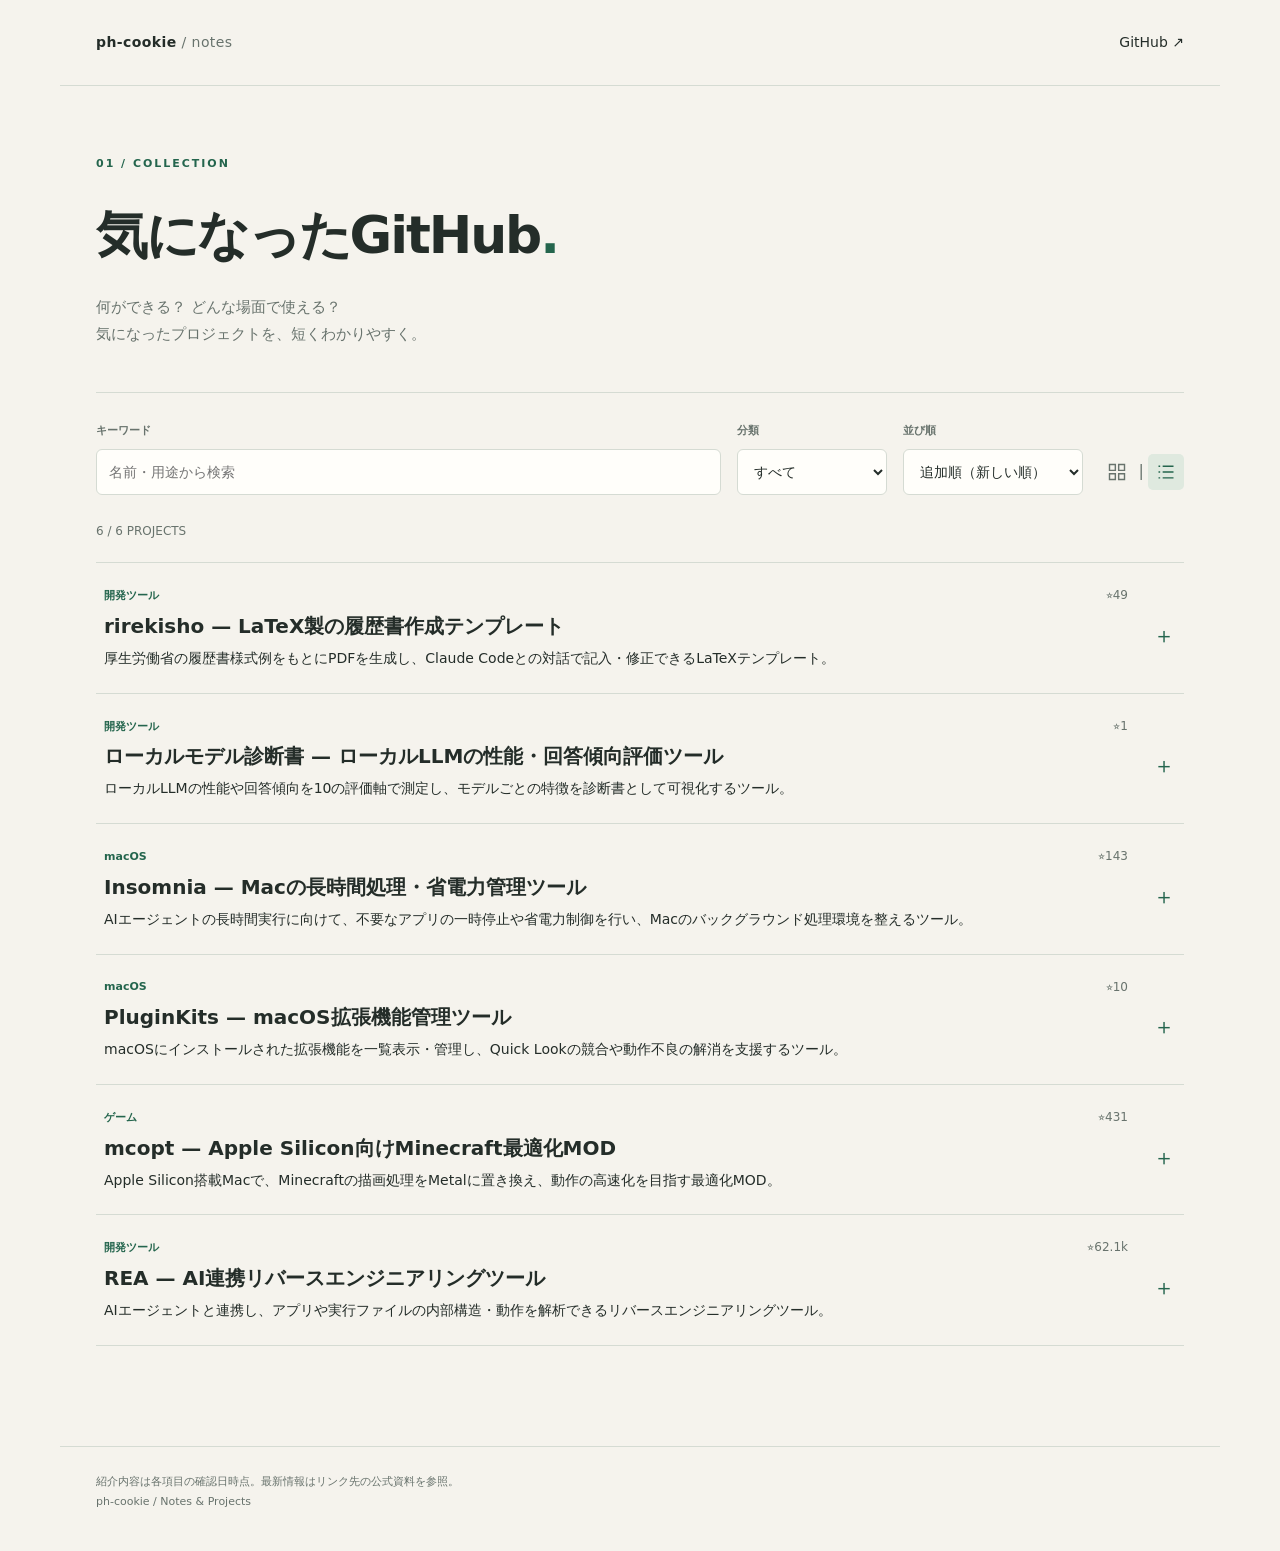
==== commit 4ba0f314: "Publish rirekisho resume template introduction" ====
--- a/projects/index.html
+++ b/projects/index.html
@@ -1,3 +1,3 @@
 <!doctype html>
-<html lang="ja"><head><meta charset="utf-8"><meta name="viewport" content="width=device-width,initial-scale=1"><meta name="description" content="気になったGitHubプロジェクトのURLと、用途がわかる短い日本語の紹介。"><title>気になったGitHub — ph-cookie</title><link rel="stylesheet" href="../assets/style.css?v=85eaf1ce8b4b"><script defer src="data.js?v=699ceaa58ed7"></script><script defer src="../assets/projects.js?v=c516656e75c2"></script></head>
+<html lang="ja"><head><meta charset="utf-8"><meta name="viewport" content="width=device-width,initial-scale=1"><meta name="description" content="気になったGitHubプロジェクトのURLと、用途がわかる短い日本語の紹介。"><title>気になったGitHub — ph-cookie</title><link rel="stylesheet" href="../assets/style.css?v=85eaf1ce8b4b"><script defer src="data.js?v=d11370825374"></script><script defer src="../assets/projects.js?v=c516656e75c2"></script></head>
 <body><header class="header"><a class="brand" href="../">ph-cookie<span> / notes</span></a><a href="https://github.com/ph-cookie" target="_blank" rel="noopener noreferrer">GitHub ↗</a></header><main><p class="eyebrow">01 / COLLECTION</p><h1>気になったGitHub<span class="accent">.</span></h1><p class="lead">何ができる？ どんな場面で使える？<br>気になったプロジェクトを、短くわかりやすく。</p><div class="toolbar"><div><label for="search">キーワード</label><input id="search" type="search" placeholder="名前・用途から検索" autocomplete="off"></div><div><label for="category">分類</label><select id="category"><option value="">すべて</option></select></div><div><label for="sort">並び順</label><select id="sort"><option value="new">追加順（新しい順）</option><option value="name">名前順</option><option value="stars">スターが多い順</option></select></div><div class="view-switch" role="group" aria-label="表示形式"><button type="button" data-view="tile" aria-label="タイル表示" title="タイル表示" aria-pressed="false"><svg viewBox="0 0 24 24" width="20" height="20" aria-hidden="true"><path d="M3 3h7v7H3zM14 3h7v7h-7zM3 14h7v7H3zM14 14h7v7h-7z" fill="none" stroke="currentColor" stroke-width="1.7"/></svg></button><span aria-hidden="true">|</span><button type="button" data-view="list" aria-label="リスト表示" title="リスト表示" aria-pressed="true"><svg viewBox="0 0 24 24" width="20" height="20" aria-hidden="true"><path d="M3 5h2m3 0h13M3 12h2m3 0h13M3 19h2m3 0h13" fill="none" stroke="currentColor" stroke-width="1.7"/></svg></button></div></div><p id="count" class="count" role="status" aria-live="polite"></p><div id="cards" class="project-list"></div><section id="empty" class="empty" hidden><span class="empty-icon" aria-hidden="true">＋</span><h2 id="empty-title">コレクションは、ここから。</h2><p id="empty-text">気になったプロジェクトを、少しずつ追加していく。</p></section><noscript><p>検索と一覧表示にはJavaScriptが必要。静的な紹介一覧は<a href="catalog.html">こちら</a>。</p></noscript></main><footer>紹介内容は各項目の確認日時点。最新情報はリンク先の公式資料を参照。<br>ph-cookie / Notes & Projects</footer></body></html>
